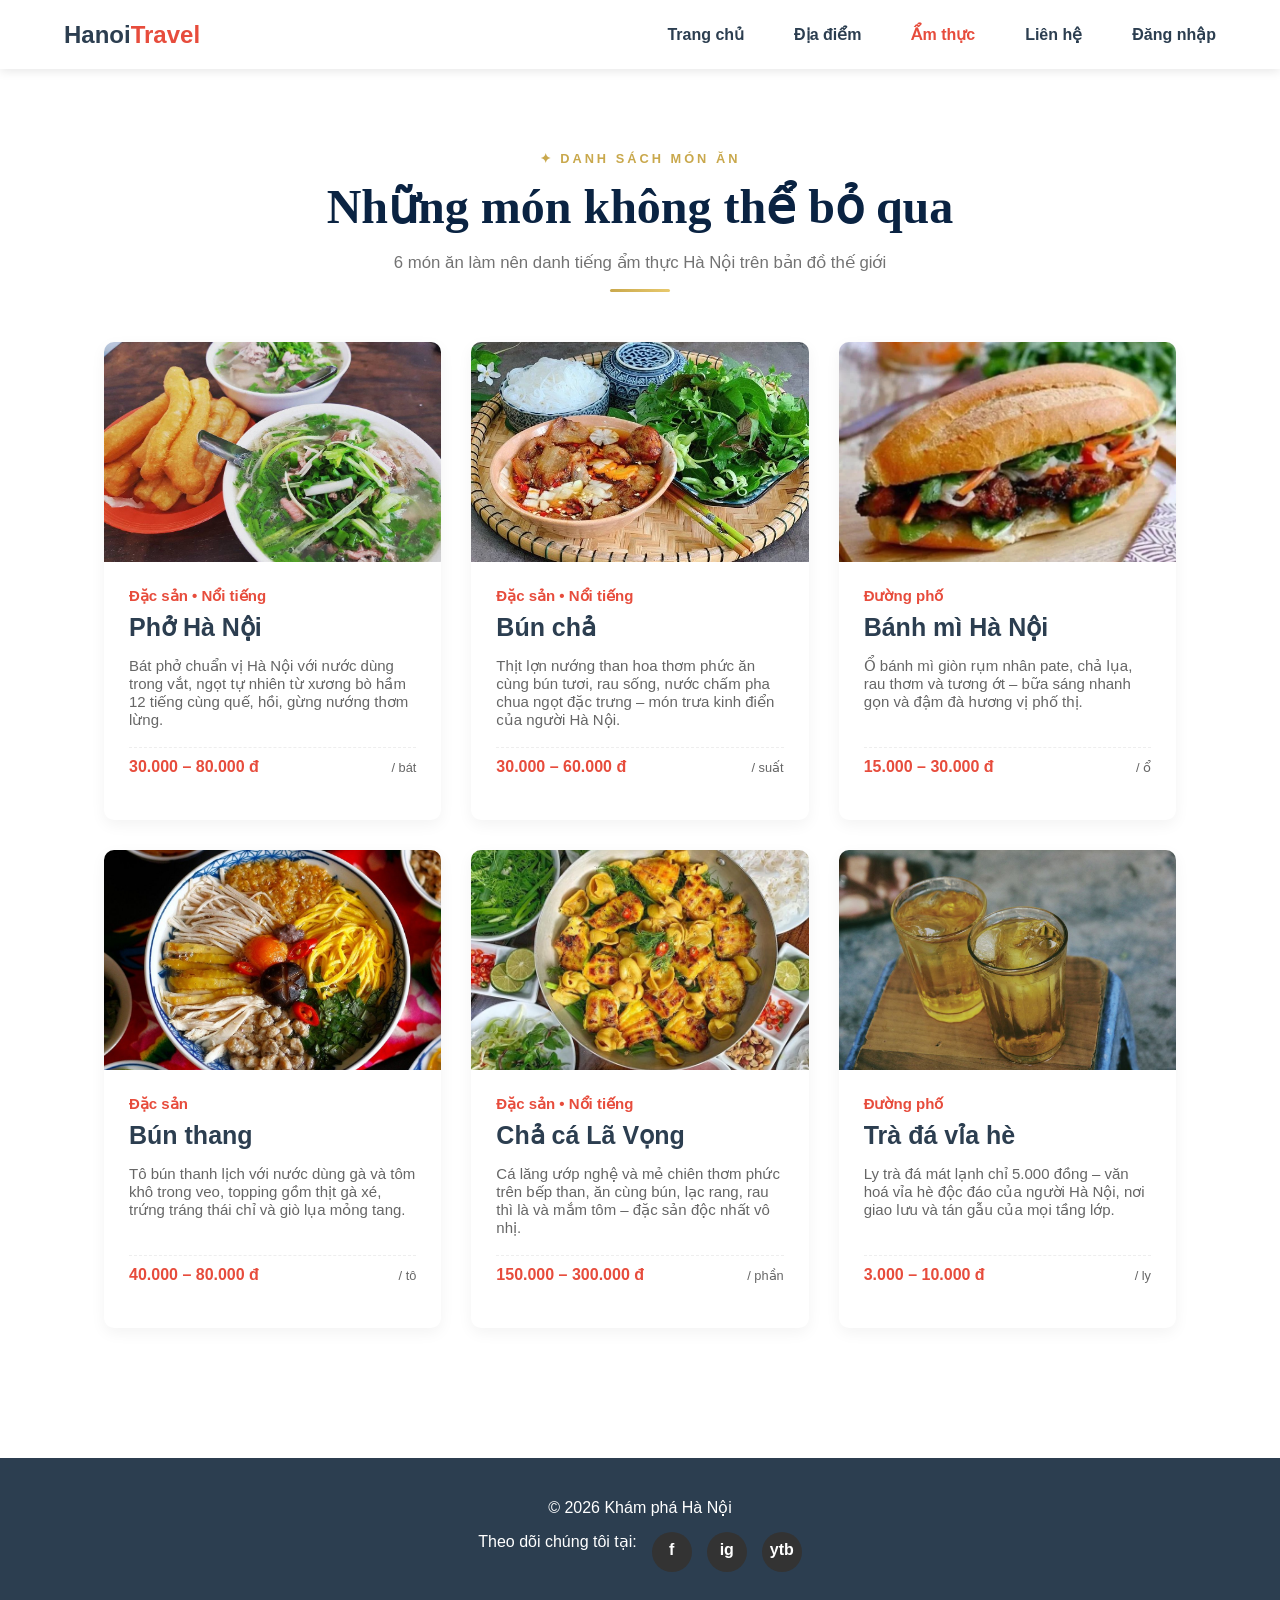
==== amthuc.html @ e605c624 "first commit" ====
<!doctype html>
<html lang="vi">
  <head>
    <meta charset="UTF-8" />
    <meta name="viewport" content="width=device-width, initial-scale=1.0" />
    <title>Ẩm thực Hà Nội | Khám phá Hà Nội</title>
    <link rel="stylesheet" href="style.css" />
  </head>
  <body>
    <header class="header">
      <div class="logo">
        <a href="index.html"
          ><h2>Hanoi<span>Travel</span></h2></a
        >
      </div>

      <input type="checkbox" id="menu-toggle" class="menu-toggle" />
      <label for="menu-toggle" class="nut-menu">
        <span></span>
        <span></span>
        <span></span>
      </label>

      <nav class="menu">
        <ul>
          <li><a href="index.html">Trang chủ</a></li>
          <li>
            <a href="index.html#featured" >Địa điểm</a>
          </li>
          <li><a href="amthuc.html" class="active">Ẩm thực</a></li>
          <li><a href="lienhe.html">Liên hệ</a></li>
        </ul>
      </nav>
      <a href="dangnhap.html" class="login" id="authButton">Đăng nhập</a>
      </div>
    </header>

    <section class="khu-vuc-am-thuc">

    <div class="section-header" id="mon-an">
      <div class="section-tag">✦ Danh sách món ăn</div>
      <h2>Những món không thể bỏ qua</h2>
      <p>6 món ăn làm nên danh tiếng ẩm thực Hà Nội trên bản đồ thế giới</p>
      <div class="divider"></div>
    </div>

    <div class="khung-luoi-am-thuc">

      <!-- Phở -->
    <article class="baiviet">
      <div class="anh">
        <img src="img/hinh-anh-pho-bo-ha-noi-2.jpg" alt="Phở Hà Nội">
      </div>
      <div class="nd">
        <div class="tags">
          <span class="chitiet" style="text-transform: none;">Đặc sản • Nổi tiếng</span>
        </div>
        <h3>Phở Hà Nội</h3>
        <p>Bát phở chuẩn vị Hà Nội với nước dùng trong vắt, ngọt tự nhiên từ xương bò hầm 12 tiếng cùng quế, hồi, gừng nướng thơm lừng.</p>
        <div class="card-price" style="margin-top: 10px; font-weight: bold; color: #e74c3c; border-top: 1px dashed #eee; padding-top: 10px;">
          30.000 – 80.000 đ <span style="color: #666; font-weight: normal; font-size: 0.8rem;">/ bát</span>
        </div>
      </div>
    </article>

    <article class="baiviet">
      <div class="anh">
        <img src="img/bun-cha-ha-noi.jpg" alt="Bún chả">
      </div>
      <div class="nd">
        <div class="tags">
          <span class="chitiet" style="text-transform: none;">Đặc sản • Nổi tiếng</span>
        </div>
        <h3>Bún chả</h3>
        <p>Thịt lợn nướng than hoa thơm phức ăn cùng bún tươi, rau sống, nước chấm pha chua ngọt đặc trưng – món trưa kinh điển của người Hà Nội.</p>
        <div class="card-price" style="margin-top: 10px; font-weight: bold; color: #e74c3c; border-top: 1px dashed #eee; padding-top: 10px;">
          30.000 – 60.000 đ <span style="color: #666; font-weight: normal; font-size: 0.8rem;">/ suất</span>
        </div>
      </div>
    </article>

    <article class="baiviet">
      <div class="anh">
        <img src="img/banh-mi-ha-noi-1.jpg" alt="Bánh mì">
      </div>
      <div class="nd">
        <div class="tags">
          <span class="chitiet" style="text-transform: none;">Đường phố</span>
        </div>
        <h3>Bánh mì Hà Nội</h3>
        <p>Ổ bánh mì giòn rụm nhân pate, chả lụa, rau thơm và tương ớt – bữa sáng nhanh gọn và đậm đà hương vị phố thị.</p>
        <div class="card-price" style="margin-top: 10px; font-weight: bold; color: #e74c3c; border-top: 1px dashed #eee; padding-top: 10px;">
          15.000 – 30.000 đ <span style="color: #666; font-weight: normal; font-size: 0.8rem;">/ ổ</span>
        </div>
      </div>
    </article>

    <article class="baiviet">
      <div class="anh">
        <img src="img/bunthang.jpg" alt="Bún thang">
      </div>
      <div class="nd">
        <div class="tags">
          <span class="chitiet" style="text-transform: none;">Đặc sản</span>
        </div>
        <h3>Bún thang</h3>
        <p>Tô bún thanh lịch với nước dùng gà và tôm khô trong veo, topping gồm thịt gà xé, trứng tráng thái chỉ và giò lụa mỏng tang.</p>
        <div class="card-price" style="margin-top: 10px; font-weight: bold; color: #e74c3c; border-top: 1px dashed #eee; padding-top: 10px;">
          40.000 – 80.000 đ <span style="color: #666; font-weight: normal; font-size: 0.8rem;">/ tô</span>
        </div>
      </div>
    </article>

    <article class="baiviet">
      <div class="anh">
        <img src="img/chaca.jpg" alt="Chả cá Lã Vọng">
      </div>
      <div class="nd">
        <div class="tags">
          <span class="chitiet" style="text-transform: none;">Đặc sản • Nổi tiếng</span>
        </div>
        <h3>Chả cá Lã Vọng</h3>
        <p>Cá lăng ướp nghệ và mẻ chiên thơm phức trên bếp than, ăn cùng bún, lạc rang, rau thì là và mắm tôm – đặc sản độc nhất vô nhị.</p>
        <div class="card-price" style="margin-top: 10px; font-weight: bold; color: #e74c3c; border-top: 1px dashed #eee; padding-top: 10px;">
          150.000 – 300.000 đ <span style="color: #666; font-weight: normal; font-size: 0.8rem;">/ phần</span>
        </div>
      </div>
    </article>

    <article class="baiviet">
      <div class="anh">
        <img src="img/td.jpg" alt="Trà đá vỉa hè">
      </div>
      <div class="nd">
        <div class="tags">
          <span class="chitiet" style="text-transform: none;">Đường phố</span>
        </div>
        <h3>Trà đá vỉa hè</h3>
        <p>Ly trà đá mát lạnh chỉ 5.000 đồng – văn hoá vỉa hè độc đáo của người Hà Nội, nơi giao lưu và tán gẫu của mọi tầng lớp.</p>
        <div class="card-price" style="margin-top: 10px; font-weight: bold; color: #e74c3c; border-top: 1px dashed #eee; padding-top: 10px;">
          3.000 – 10.000 đ <span style="color: #666; font-weight: normal; font-size: 0.8rem;">/ ly</span>
        </div>
      </div>
    </article>
  </div>
</section>


        </article>
      </div>
    </section>
    <footer class="footer">
      <p>&copy; 2026 Khám phá Hà Nội</p>
      <div class="mangxh">
        <span>Theo dõi chúng tôi tại:</span>
     <a href="https://facebook.com" class="lienket fb" target="_blank">f</a> 
    <a href="https://instagram.com" class="lienket instagram" target="_blank">ig</a>
    <a href="https://youtube.com" class="lienket ytb" target="_blank">ytb</a>
      </div>
    </footer>
    <script src="script.js"></script>
  </body>
</html>
---- style.css ----
* {
  margin: 0;
  padding: 0;
  box-sizing: border-box;
  font-family: "Segoe UI", Tahoma, Geneva, Verdana, sans-serif;
}
a {
  text-decoration: none;
  color: inherit;
}
.header {
  display: flex;
  justify-content: space-between;
  align-items: center;
  padding: 15px 5%;
  background-color: #ffffff;
  box-shadow: 0 2px 10px rgba(0, 0, 0, 0.1);
  position: sticky;
  top: 0;
  z-index: 1000;
}
.logo h2 {
  color: #2c3e50;
  font-size: 24px;
}
.logo span {
  color: #e74c3c;
}
.menu {
  padding: 10px 50px;
  margin-left: auto;
}
.menu ul {
  display: flex;
  list-style: none;
  gap: 50px;
  align-items: center;
}
.menu a {
  color: #2c3e50;
  transition: color 0.3s;
  font-weight: 700;
}
.menu a:hover,
.menu a.active {
  color: #e74c3c;
}
.header-right {
  display: flex;
  align-items: center;
  gap: 20px;
}

.login {
  font-weight: bold;
  color: #2c3e50;
}

.menu-toggle {
  display: none;
}
.nut-menu {
  display: none;
  flex-direction: column;
  cursor: pointer;
  gap: 4px;
  padding: 5px;
}
.nut-menu span {
  width: 25px;
  height: 3px;
  background: #555;
  transition: 0.3s;
  border-radius: 2px;
}
.menu ul {
  transition: all 0.3s ease;
}
.menu-toggle:checked ~ .menu ul {
  opacity: 1;
  visibility: visible;
  transform: translateY(0);
}
.banner {
  background-image:
    linear-gradient(rgba(0, 0, 0, 0.6), rgba(0, 0, 0, 0.6)), url("img/ho.jpg");
  background-position: center;
  background-size: cover;
  background-repeat: no-repeat;
  height: 80vh;
  display: flex;
  justify-content: center;
  align-items: center;
  text-align: center;
  color: white;
  padding: 0 20px;
}
.banner-noidung h1 {
  font-size: 60px;
  margin-bottom: 20px;
}
.banner-noidung p {
  font-size: 20px;
  margin-bottom: 30px;
  max-width: 600px;
  margin-left: auto;
  margin-right: auto;
}
.nutkhampha {
  display: inline-block;
  background-color: #e74c3c;
  color: white;
  padding: 12px 30px;
  border-radius: 25px;
  font-size: 1.1rem;
  font-weight: bold;
  transition:
    background-color 0.3s,
    transform 1s;
}
.nutkhampha:hover {
  background-color: #c0392b;
  transform: translateY(-3px);
}

.khu-vuc {
  padding: 80px 30px;
}

.khu-vuc-nho {
  padding: 50px 30px;
}

.khung {
  max-width: 1200px;
  margin: 0 auto;
}

.gioi-thieu {
  background: #fdf8ef;
}

.luoi-gioi-thieu {
  display: grid;
  grid-template-columns: 1fr 1fr;
  gap: 80px;
  align-items: center;
}

.noi-dung h2 {
  font-size: 40px;
  font-weight: bold;
  color: #0a2342;
  margin-bottom: 20px;
}

.noi-dung p {
  color: #737373;
  margin-bottom: 20px;
}

.thong-ke {
  display: flex;
  grid-template-columns: repeat(3, 1fr);
  justify-content: center;
  gap: 20px;
}

.o-thong-ke {
  flex: 1;
  text-align: center;
  padding: 20px;
  background: #fff;
  border-radius: 12px;
  box-shadow: 0 4px 15px rgba(0, 0, 0, 0.05);
}

.so {
  font-size: 28px;
  font-weight: bold;
  color: #c9a84c;
}

.nhan {
  font-size: 13px;
  color: #737373;
}

.hinh {
  position: relative;
  border-radius: 12px;
  overflow: hidden;
  width: 80%;
}

.hinh img {
  width: 100%;
  height: auto;
  display: block;
}

.diemnoibat {
  padding: 80px 5%;
  max-width: 1200px;
  margin: 0 auto;
}
.tieude {
  text-align: center;
  margin-bottom: 50px;
}
.tieude h2 {
  font-size: 40px;
  color: #2c3e50;
  margin-bottom: 10px;
}
.luoi {
  display: grid;
  grid-template-columns: repeat(auto-fit, minmax(300px, 1fr));
  gap: 30px;
}
.baiviet {
  background: white;
  border-radius: 10px;
  overflow: hidden;
  box-shadow: 0 5px 15px rgba(0, 0, 0, 0.05);
  transition:
    transform 0.3s ease,
    box-shadow 0.3s ease;
}
.baiviet:hover {
  transform: translateY(-10px);
  box-shadow: 0 15px 30px rgba(0, 0, 0, 0.15);
}
.anh {
  width: 100%;
  height: 220px;
  overflow: hidden;
}
.anh img {
  width: 100%;
  height: 100%;
  object-fit: cover;
  transition: transform 0.5s ease;
}
.baiviet:hover .anh img {
  transform: scale(1.1);
}
.nd {
  padding: 25px;
}
.nd h3 {
  font-size: 25px;
  color: #2c3e50;
  margin-bottom: 15px;
}
.nd p {
  color: #666;
  font-size: 15px;
  margin-bottom: 20px;
  height: 70px;
}
.chitiet {
  color: #e74c3c;
  font-weight: bold;
  font-size: 15px;
  text-transform: uppercase;
}
.chitiet:hover {
  text-decoration: underline;
}
.footer {
  background-color: #2c3e50;
  color: white;
  text-align: center;
  padding: 40px 20px;
  margin-top: 50px;
}

.mangxh {
  display: flex;
  justify-content: center;
  gap: 15px;
  margin-top: 15px;
}

.footer .lienket {
  display: flex;
  align-items: center;
  justify-content: center;
  width: 40px;
  height: 40px;
  border-radius: 50%;
  color: white;
  text-decoration: none;
  font-weight: bold;
  transition: 0.3s ease;
  font-family: "Segoe UI", Arial, sans-serif;
}

.lienket.fb {
  background-color: #333;
  font-size: 16px;
  text-transform: lowercase;
  padding-bottom: 4px;
}
.lienket.instagram {
  background-color: #333;
  font-size: 16px;
  text-transform: lowercase;
  padding-bottom: 4px;
}
.lienket.ytb {
  background-color: #333;
  font-size: 16px;
  text-transform: lowercase;
  padding-bottom: 4px;
}
.footer .lienket:hover {
  transform: translateY(-3px);
  filter: brightness(1.2);
}

.lienket.fb:hover {
  background: #3b5998;
}
.lienket.instagram:hover {
  background: #e1306c;
}

.lienket.ytb:hover {
  background: #ff0000;
}
/* chi tiết */

.trang-chitiet {
  max-width: 900px;
  margin: 40px auto;
  padding: 30px;
  background: #ffffff;
  border-radius: 12px;
  box-shadow: 0 5px 20px rgba(0, 0, 0, 0.05);
}
.dieuhuong {
  display: flex;
  list-style: none;
  gap: 8px;
  color: #7f8c8d;
  font-size: 0.95rem;
  margin-bottom: 25px;
}
.dieuhuong a {
  color: #555;
  font-weight: 500;
}
.dieuhuong a:hover {
  color: #e74c3c;
}
.phan-dau-chitiet h1 {
  font-size: 40px;
  color: #2c3e50;
  margin-bottom: 25px;
  line-height: 1.5;
}
.anh-bia {
  width: 100%;
  height: 450px;
  border-radius: 10px;
  overflow: hidden;
  margin-bottom: 30px;
}
.anh-bia img {
  width: 100%;
  height: 100%;
  object-fit: cover;
}
.noidung-baiviet p {
  font-size: 16px;
  line-height: 1.8;
  color: #444;
  margin-bottom: 20px;
  text-align: justify;
}
.noidung-baiviet h3 {
  margin: 35px 0 15px 0;
  color: #e74c3c;
  border-left: 5px solid #e74c3c;
  padding-left: 12px;
  font-size: 20px;
}
.bangthongtin {
  width: 100%;
  border-collapse: collapse;
  margin-bottom: 30px;
  border-radius: 8px;
  overflow: hidden;
}
.bangthongtin th,
.bangthongtin td {
  border: 1px solid #e0e0e0;
  padding: 15px;
  text-align: left;
}
.bangthongtin th {
  color: #2c3e50;
  font-weight: bold;
  font-size: 1.1rem;
}
.ban-do {
  border-radius: 10px;
  overflow: hidden;
  margin-bottom: 40px;
  border: 1px solid #eee;
}
.khu-vuc-binh-luan {
  border-top: 2px solid #f1f2f6;
  padding-top: 30px;
  margin-top: 40px;
}
.khu-vuc-binh-luan h3 {
  color: #2c3e50;
  margin-bottom: 20px;
}
.form-binh-luan textarea {
  width: 100%;
  height: 120px;
  padding: 15px;
  border: 1px solid #ddd;
  border-radius: 8px;
  font-size: 16px;
  margin-bottom: 15px;
  outline: none;
}
.guidanhgia {
  background: #2c3e50;
  color: white;
  border: none;
  padding: 12px 25px;
  border-radius: 6px;
  cursor: pointer;
  font-weight: bold;
  font-size: 16px;
  transition: background 0.3s;
}
.guidanhgia:hover {
  background: #e74c3c;
}
.danh-sach-binh-luan {
  margin-top: 40px;
}
.item-binh-luan {
  display: flex;
  gap: 15px;
  margin-bottom: 25px;
  padding-bottom: 25px;
  border-bottom: 1px dashed #e0e0e0;
}
.avatar {
  width: 50px;
  height: 50px;
  background: #e74c3c;
  color: white;
  border-radius: 50%;
  display: flex;
  justify-content: center;
  align-items: center;
  font-size: 20px;
  font-weight: bold;
  flex-shrink: 0;
}
.noidung-bl h4 {
  margin-bottom: 8px;
  color: #2c3e50;
  font-size: 16px;
}
.noidung-bl p {
  font-size: 16px;
  color: #555;
  margin-bottom: 8px;
  line-height: 1.5;
}
.sao {
  color: #f39c12;
  font-size: 16px;
  margin-left: 5px;
}
.thoigian {
  font-size: 14px;
  color: #95a5a6;
}
/*ẩm thực*/
.section {
  padding: 80px 30px;
}
.section-sm {
  padding: 50px 30px;
}
.container {
  max-width: 1200px;
  margin: 0 auto;
}
.section-header {
  text-align: center;
  margin-bottom: 50px;
}
.section-tag {
  display: inline-block;
  color: #c9a84c;
  font-size: 0.8rem;
  font-weight: 600;
  letter-spacing: 3px;
  text-transform: uppercase;
  margin-bottom: 0.75rem;
}
.section-header h2 {
  font-family: "Playfair Display", serif;
  font-size: clamp(2rem, 4vw, 3rem);
  color: #0a2342;
  font-weight: 700;
  line-height: 1.2;
}
.section-header p {
  color: #737373;
  margin-top: 1rem;
  font-size: 1.05rem;
  max-width: 550px;
  margin-left: auto;
  margin-right: auto;
}
.divider {
  width: 60px;
  height: 3px;
  background: linear-gradient(to right, #c9a84c, #e8c96d);
  margin: 1rem auto 0;
  border-radius: 2px;
}

.grid-3 {
  display: grid;
  grid-template-columns: repeat(3, 1fr);
  gap: 2rem;
}
.grid-2 {
  display: grid;
  grid-template-columns: repeat(2, 1fr);
  gap: 2rem;
}

.card {
  background: #ffffff;
  border-radius: 20px;
  overflow: hidden;
  box-shadow: 0 2px 8px rgba(10, 35, 66, 0.08);
  border: 1px solid rgba(0, 0, 0, 0.06);
  transition: all 0.35s cubic-bezier(0.4, 0, 0.2, 1);
}

.card:hover {
  transform: translateY(-6px);
  box-shadow: 0 20px 48px rgba(10, 35, 66, 0.18);
}
.card-img {
  height: 220px;
  overflow: hidden;
  position: relative;
}
.card-img img {
  width: 100%;
  height: 100%;
  object-fit: cover;
  transition: transform 0.5s ease;
}
.card:hover .card-img img {
  transform: scale(1.08);
}
.card-body {
  padding: 1.5rem;
}
.card-tag {
  display: inline-block;
  background: rgba(201, 168, 76, 0.12);
  color: #c9a84c;
  font-size: 0.72rem;
  font-weight: 700;
  letter-spacing: 1.5px;
  text-transform: uppercase;
  padding: 0.25rem 0.7rem;
  border-radius: 4px;
  margin-bottom: 0.75rem;
}
.card-tag.popular {
  background: rgba(21, 101, 192, 0.1);
  color: #1565c0;
}
.card h3 {
  font-family: "Playfair Display", serif;
  font-size: 1.2rem;
  font-weight: 700;
  color: #0a2342;
  margin-bottom: 0.6rem;
}
.card p {
  color: #737373;
  font-size: 0.9rem;
  line-height: 1.65;
  margin-bottom: 1.2rem;
}
.card-price {
  display: flex;
  align-items: center;
  justify-content: space-between;
  margin-bottom: 1.2rem;
}
.price {
  font-weight: 700;
  color: #0a2342;
  font-size: 1rem;
}
.price-note {
  font-size: 0.78rem;
  color: #737373;
}
.baiviet .card-price {
  border-top: 1px dashed #eee;
  padding-top: 10px;
  margin-top: 10px;
  display: flex;
  align-items: baseline;
  gap: 5px;
}
.tags {
  margin-bottom: 8px;
}

.tag-dacsan,
.tag-noibat,
.tag-duongpho {
  font-size: 0.75rem;
  background: #fdf2f2;
  color: #e74c3c;
  padding: 2px 8px;
  border-radius: 4px;
  margin-right: 5px;
}
.khu-vuc-am-thuc {
  padding: 80px 5%;
  max-width: 1200px;
  margin: 0 auto;
}
.khung-luoi-am-thuc {
  max-width: 1200px;
  margin: 0 auto;
  display: grid;
  grid-template-columns: repeat(3, 1fr);
  gap: 30px;
}
/*liên hệ*/

.khu-vuc-lien-he {
  display: flex;
  flex-wrap: wrap;
  gap: 50px;
  max-width: 1100px;
  margin: 60px auto;
  padding: 0 5%;
}
.thong-tin-lh,
.form-lh {
  flex: 1;
  min-width: 300px;
}
.thong-tin-lh h3,
.form-lh h3 {
  font-size: 1.8rem;
  color: #2c3e50;
  margin-bottom: 20px;
  border-bottom: 3px solid #e74c3c;
  display: inline-block;
  padding-bottom: 5px;
}
.thong-tin-lh p {
  color: #555;
  line-height: 1.6;
  margin-bottom: 25px;
}
.danh-sach-lh {
  list-style: none;
  margin-bottom: 30px;
}
.danh-sach-lh li {
  margin-bottom: 15px;
  font-size: 1.05rem;
  color: #444;
}
.form-lh {
  background: #ffffff;
  padding: 35px;
  border-radius: 15px;
  box-shadow: 0 10px 30px rgba(0, 0, 0, 0.05);
}
.nhom-nhap-lieu {
  margin-bottom: 20px;
}
.nhom-nhap-lieu label {
  display: block;
  font-weight: 600;
  margin-bottom: 8px;
  color: #2c3e50;
}
.nhom-nhap-lieu input,
.nhom-nhap-lieu textarea {
  width: 100%;
  padding: 12px 15px;
  border: 1px solid #ccc;
  border-radius: 8px;
  font-family: inherit;
  font-size: 1rem;
  background: #f9f9f9;
  transition: all 0.3s ease;
  outline: none;
}
.nut-gui-tin {
  width: 100%;
  background: #e74c3c;
  color: white;
  font-size: 1.1rem;
  font-weight: bold;
  padding: 15px;
  border: none;
  border-radius: 8px;
  cursor: pointer;
  transition: transform 0.2s;
}
.nut-gui-tin:hover {
  transform: translateY(-2px);
}
.error-message {
  color: #e74c3c;
  font-size: 14px;
  margin-top: 5px;
  display: block;
}

/* đăng nhập/đăng kí*/
.auth-page {
  min-height: calc(100vh - 80px);
  display: flex;
  justify-content: center;
  align-items: center;
  padding: 80px 5%;
  background: #f2f3f7;
}

.auth-card {
  width: 100%;
  max-width: 380px;
  padding: 38px 36px;
  border-radius: 24px;
  background: #ffffff;
  box-shadow: 0 24px 60px rgba(0, 0, 0, 0.08);
}

.auth-card h2 {
  margin-bottom: 10px;
  color: #2c3e50;
  font-size: 16px;
  text-align: center;
}

.auth-card p {
  margin-bottom: 30px;
  color: #656f7a;
  line-height: 1.5;
  text-align: center;
}

.form-group {
  margin-bottom: 20px;
}

.form-group label {
  display: block;
  margin-bottom: 10px;
  font-weight: 700;
  color: #2c3e50;
}

.form-group input {
  width: 100%;
  padding: 14px 16px;
  border: 1px solid #d8d8d8;
  border-radius: 14px;
  font-family: inherit;
  font-size: 14px;
  background: #fafbfc;
}

.auth-action {
  display: flex;
  justify-content: flex-end;
  align-items: center;
  margin-bottom: 24px;
}

.auth-action a {
  color: #e74c3c;
  font-weight: 700;
  text-decoration: none;
}

.auth-action a:hover {
  text-decoration: underline;
}

.auth-card button {
  width: 100%;
  border: none;
  border-radius: 14px;
  padding: 12px 18px;
  background: #e74c3c;
  color: #ffffff;
  font-size: 14px;
  font-weight: 700;
  cursor: pointer;
  transition: transform 0.2s;
}

.auth-card button:hover {
  transform: translateY(-2px);
}

.back-home {
  display: flex;
  justify-content: center;
  margin-top: 20px;
}

.quay-lai {
  display: inline-block;
  width: 100%;
  margin-top: 15px;
  color: #e74c3c;
  background: #ffffff;
  font-weight: 700;
  font-size: 14px;
  padding: 12px 18px;
  border-radius: 14px;
  border: 2px solid #e74c3c;
  cursor: pointer;
  text-align: center;
  text-decoration: none;
  box-sizing: border-box;
  transition: transform 0.2s;
}

.quay-lai:hover {
  transform: translateY(-5px);
}

@media (max-width: 768px) {
  .header {
    display: flex;
    justify-content: space-between;
    align-items: center;
    flex-wrap: nowrap;
    padding: 10px 4%;
    position: relative;
  }
  .header-right {
    display: flex;
    align-items: center;
    gap: 15px;
    flex-shrink: 0;
    margin-left: 10px;
  }
  .menu-toggle {
    display: none;
  }
  .nut-menu {
    display: flex;
    flex-direction: column;
    cursor: pointer;
    gap: 4px;
    margin-right: auto;
    padding: 6px;
    border-radius: 8px;
    background: rgba(255, 255, 255, 0.95);
    box-shadow: 0 2px 6px rgba(0, 0, 0, 0.08);
    order: 1;
  }
  .nut-menu span {
    width: 22px;
    height: 2px;
    background-color: #555;
    transition: 0.3s;
  }
  .menu ul {
    gap: 0;
    opacity: 0;
    visibility: hidden;
    transform: translateY(-2px);
    position: absolute;
    top: 100%;
    right: 10px;
    min-width: 200px;
    background-color: #fff;
    flex-direction: column;
    padding: 0;
    border-radius: 12px;
    box-shadow: 0 4px 16px rgba(0, 0, 0, 0.12);
    z-index: 1000;
    overflow: hidden;
    transition: all 0.3s ease;
  }
  .login {
    order: 2;
    font-size: 14px;
    font-weight: 600;
    white-space: nowrap;
    color: #2c3e50;
  }
  .menu li {
    margin: 0;
    width: 100%;
    text-align: left;
  }
  .menu a {
    display: block;
    padding: 12px 20px;
    font-size: 0.95rem;
    font-weight: 700;
    color: #2c3e50;
    transition: background 0.2s;
  }
  .menu a:hover {
    background-color: #f9f9f9;
    color: #e74c3c;
  }

  img {
    max-width: 100%;
    height: auto;
  }

  .header {
    padding: 10px 5%;
    flex-wrap: wrap;
    position: relative;
  }
  .logo h2 {
    font-size: 20px;
  }
  .banner {
    height: 60vh;
    padding: 0 10px;
  }
  .banner-noidung h1 {
    font-size: 40px;
  }
  .banner-noidung p {
    font-size: 16px;
  }
  .nutkhampha {
    padding: 10px 20px;
    font-size: 1rem;
  }
  .luoi-gioi-thieu {
    display: grid;
    grid-template-columns: 1fr;
    gap: 30px;
  }

  .hinh {
    width: 85%; 
    max-width: 350px; 
    margin: 20px auto; 
    border-radius: 12px; 
    overflow: hidden; 
    box-shadow: 0 4px 12px rgba(0, 0, 0, 0.1);
  }

  .thong-ke {
    display: flex;
    flex-wrap: wrap;
    gap: 10px;
  }
  .o-thong-ke {
    flex: 1;
    min-width: 100px;
    padding: 15px 5px;
  }
  .diemnoibat {
    padding: 40px 5%;
  }
  .tieude h2 {
    font-size: 30px;
  }
  .khung {
    grid-template-columns: 1fr;
    gap: 20px;
  }
  .baiviet {
    margin: 0 auto;
    max-width: 100%;
  }
  .anh {
    height: 200px;
  }
  .nd {
    padding: 20px;
  }
  .nd h3 {
    font-size: 20px;
  }
  .nd p {
    font-size: 14px;
    height: auto;
  }
  .footer {
    padding: 20px 10px;
  }
  .trang-chitiet {
    margin: 20px auto;
    padding: 20px;
  }
  .phan-dau-chitiet h1 {
    font-size: 1.8rem;
  }
  .anh-bia {
    height: 300px;
  }
  .noidung-baiviet p {
    font-size: 1rem;
  }
  .noidung-baiviet h3 {
    font-size: 1.2rem;
  }
  .bangthongtin th,
  .bangthongtin td {
    padding: 10px;
    font-size: 0.9rem;
  }
  .khu-vuc-am-thuc {
    padding: 40px 5%;
  }
  .khung-luoi-am-thuc {
    grid-template-columns: 1fr;
    gap: 20px;
  }
  .the-mon-an {
    height: 300px;
  }
  .ten-mon {
    font-size: 1.5rem;
  }
  .mo-ta-mon {
    font-size: 1rem;
  }
  .khu-vuc-lien-he {
    flex-direction: column;
    gap: 30px;
    margin: 40px auto;
  }
  .thong-tin-lh,
  .form-lh {
    min-width: 100%;
  }
  .form-lh {
    padding: 20px;
  }
  .auth-page {
    padding: 40px 5%;
  }
  .auth-card {
    padding: 20px 18px;
  }
  .auth-card h2 {
    font-size: 1.5rem;
  }
}
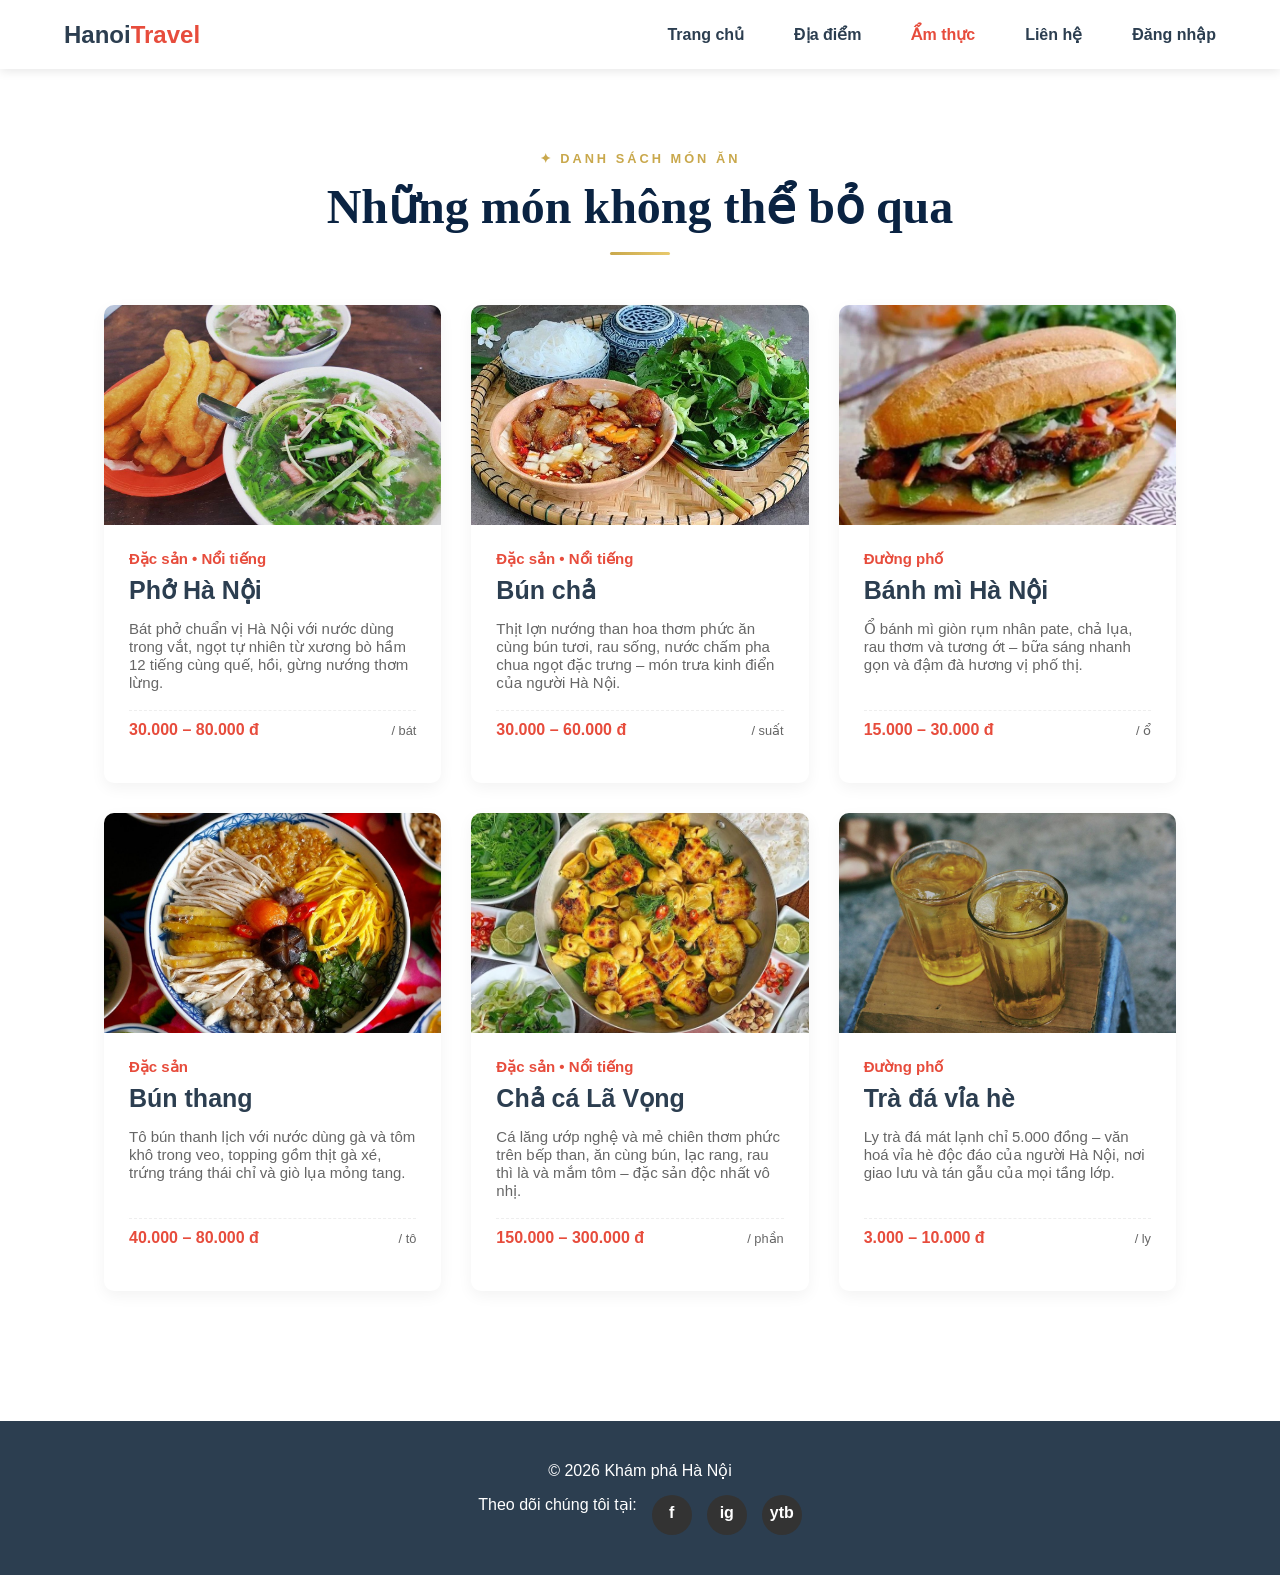
==== commit 9a32ffe4: "Update amthuc.html" ====
--- a/amthuc.html
+++ b/amthuc.html
@@ -3,7 +3,7 @@
   <head>
     <meta charset="UTF-8" />
     <meta name="viewport" content="width=device-width, initial-scale=1.0" />
-    <title>Ẩm thực Hà Nội | Khám phá Hà Nội</title>
+    <title>Ẩm thực Hà Nội</title>
     <link rel="stylesheet" href="style.css" />
   </head>
   <body>
@@ -40,7 +40,6 @@
     <div class="section-header" id="mon-an">
       <div class="section-tag">✦ Danh sách món ăn</div>
       <h2>Những món không thể bỏ qua</h2>
-      <p>6 món ăn làm nên danh tiếng ẩm thực Hà Nội trên bản đồ thế giới</p>
       <div class="divider"></div>
     </div>
 
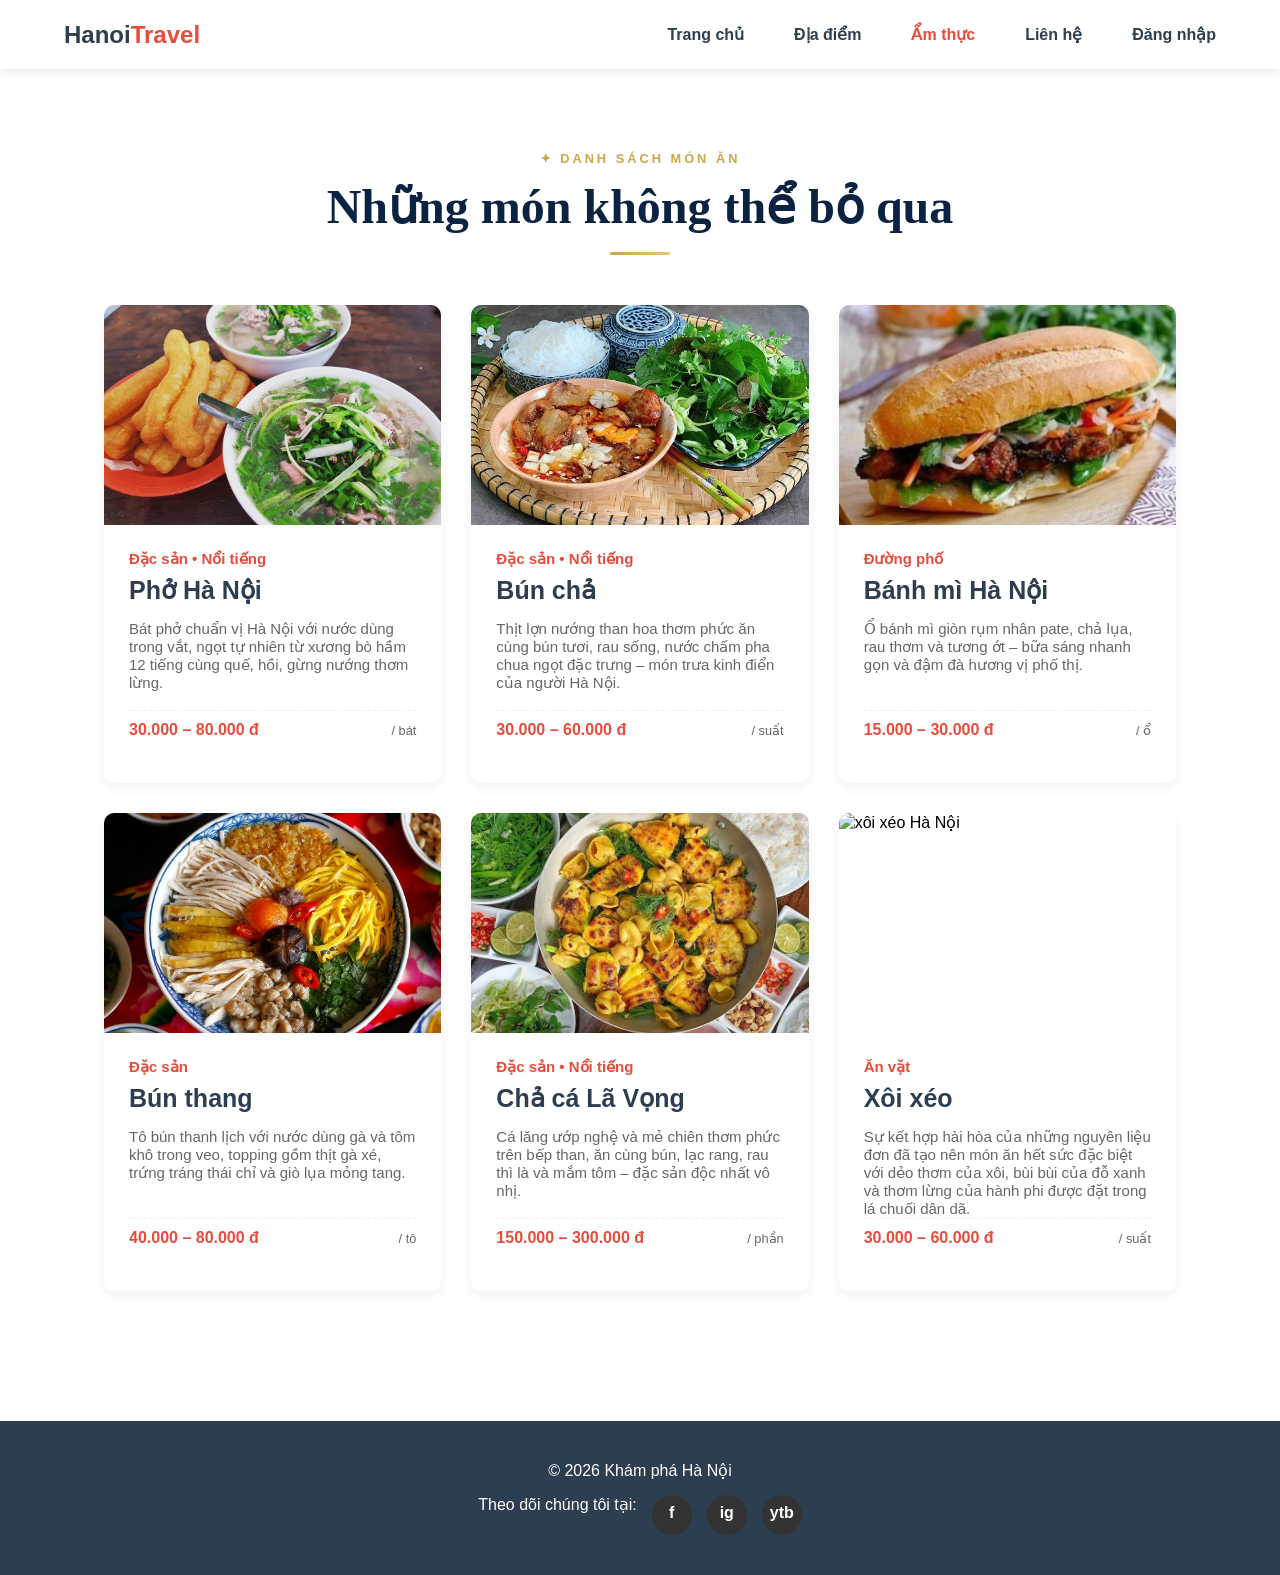
==== commit 4a9dfc8b: "Update amthuc.html" ====
--- a/amthuc.html
+++ b/amthuc.html
@@ -126,23 +126,21 @@
       </div>
     </article>
 
-    <article class="baiviet">
+   <article class="baiviet">
       <div class="anh">
-        <img src="img/td.jpg" alt="Trà đá vỉa hè">
+        <img src="img/xoixeo.jpg" alt="xôi xéo Hà Nội">
       </div>
       <div class="nd">
         <div class="tags">
-          <span class="chitiet" style="text-transform: none;">Đường phố</span>
+          <span class="chitiet" style="text-transform: none;">Ăn vặt</span>
         </div>
-        <h3>Trà đá vỉa hè</h3>
-        <p>Ly trà đá mát lạnh chỉ 5.000 đồng – văn hoá vỉa hè độc đáo của người Hà Nội, nơi giao lưu và tán gẫu của mọi tầng lớp.</p>
+        <h3>Xôi xéo</h3>
+        <p>Sự kết hợp hài hòa của những nguyên liệu đơn đã tạo nên món ăn hết sức đặc biệt với dẻo thơm của xôi, bùi bùi của đỗ xanh và thơm lừng của hành phi được đặt trong lá chuối dân dã.</p>
         <div class="card-price" style="margin-top: 10px; font-weight: bold; color: #e74c3c; border-top: 1px dashed #eee; padding-top: 10px;">
-          3.000 – 10.000 đ <span style="color: #666; font-weight: normal; font-size: 0.8rem;">/ ly</span>
+          30.000 – 60.000 đ <span style="color: #666; font-weight: normal; font-size: 0.8rem;">/ suất</span>
         </div>
       </div>
     </article>
-  </div>
-</section>
 
 
         </article>
